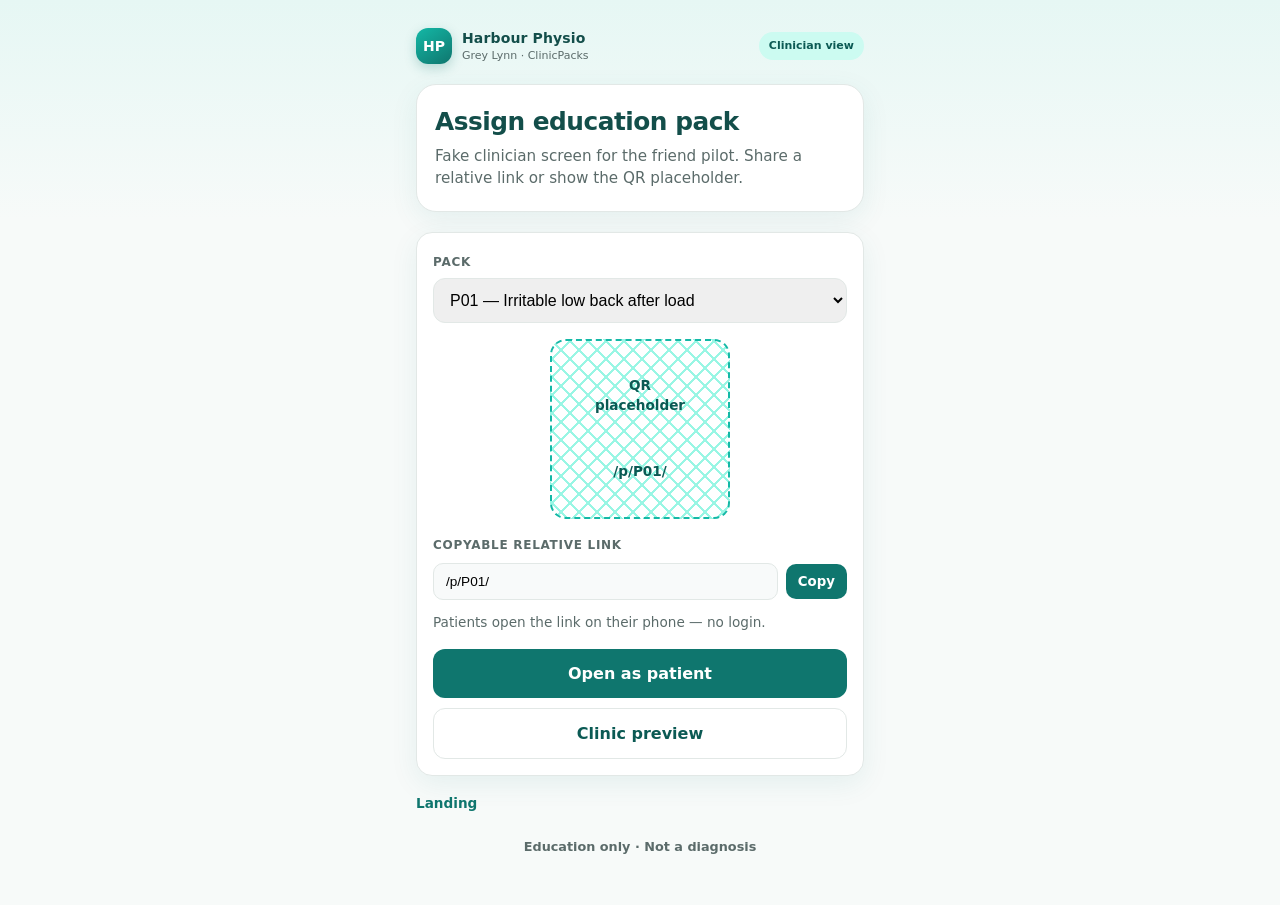
==== assign.html @ 4bcacb40 "Ship ClinicPacks friend-test demo with frozen P01/P05 copy Mobile-first Harbour Physio Grey Lynn bra" ====
<!DOCTYPE html>
<html lang="en-NZ">
<head>
  <meta charset="utf-8" />
  <meta name="viewport" content="width=device-width, initial-scale=1, viewport-fit=cover" />
  <meta name="theme-color" content="#0F766E" />
  <title>Assign pack · ClinicPacks</title>
  <link rel="stylesheet" href="/assets/styles.css" />
</head>
<body>
  <div class="app-shell">
    <header class="topbar">
      <a class="brand" href="/">
        <div class="brand-mark">HP</div>
        <div class="brand-text">
          <strong>Harbour Physio</strong>
          <span>Grey Lynn · ClinicPacks</span>
        </div>
      </a>
      <span class="chip">Clinician view</span>
    </header>

    <section class="hero">
      <h1>Assign education pack</h1>
      <p>Fake clinician screen for the friend pilot. Share a relative link or show the QR placeholder.</p>
    </section>

    <div class="card">
      <label class="section-label" for="packSelect">Pack</label>
      <select id="packSelect" style="width:100%;padding:12px;border-radius:12px;border:1px solid var(--line);font-size:1rem;margin-top:6px">
        <option value="P01">P01 — Irritable low back after load</option>
        <option value="P05">P05 — Leg-dominant back-related pain</option>
      </select>

      <div class="qr-box" id="qrBox" aria-hidden="true">QR<br/>placeholder<br/><span id="qrLabel">/p/P01/</span></div>

      <div class="section-label">Copyable relative link</div>
      <div class="copy-row">
        <input id="linkField" readonly value="/p/P01/" />
        <button type="button" id="copyBtn">Copy</button>
      </div>
      <p class="small muted">Patients open the link on their phone — no login.</p>

      <div class="btn-row">
        <a class="btn btn-primary" id="openLink" href="/p/P01/">Open as patient</a>
        <a class="btn btn-secondary" href="/preview.html">Clinic preview</a>
      </div>
    </div>

    <div class="nav-mini">
      <a href="/">Landing</a>
    </div>
    <p class="footer-chip">Education only · Not a diagnosis</p>
  </div>
  <div class="toast" id="toast">Copied</div>
  <script>
    const select = document.getElementById('packSelect');
    const field = document.getElementById('linkField');
    const openLink = document.getElementById('openLink');
    const qrLabel = document.getElementById('qrLabel');
    const toast = document.getElementById('toast');
    function sync() {
      const path = '/p/' + select.value + '/';
      field.value = path;
      openLink.href = path;
      qrLabel.textContent = path;
    }
    select.addEventListener('change', sync);
    document.getElementById('copyBtn').addEventListener('click', async () => {
      try {
        await navigator.clipboard.writeText(field.value);
      } catch (e) {
        field.select();
        document.execCommand('copy');
      }
      toast.classList.add('show');
      setTimeout(() => toast.classList.remove('show'), 1400);
    });
    sync();
  </script>
</body>
</html>
---- assets/styles.css ----
:root {
  --teal: #0F766E;
  --teal-dark: #0B5A54;
  --teal-soft: #CCFBF1;
  --teal-mid: #14B8A6;
  --ink: #134E4A;
  --muted: #5B6B6A;
  --bg: #F7FAF9;
  --card: #FFFFFF;
  --danger: #B91C1C;
  --danger-bg: #FEF2F2;
  --warn: #B45309;
  --warn-bg: #FFFBEB;
  --line: #E2E8E6;
  --radius: 16px;
  --shadow: 0 8px 28px rgba(15, 118, 110, 0.08);
  --font: "Segoe UI", system-ui, -apple-system, BlinkMacSystemFont, "Helvetica Neue", Arial, sans-serif;
}

* { box-sizing: border-box; }
html, body { margin: 0; padding: 0; }
body {
  font-family: var(--font);
  background: linear-gradient(180deg, #E6F7F4 0%, var(--bg) 220px);
  color: var(--ink);
  min-height: 100vh;
  line-height: 1.45;
  -webkit-font-smoothing: antialiased;
}

a { color: var(--teal); }
button { font-family: inherit; }

.app-shell {
  max-width: 480px;
  margin: 0 auto;
  min-height: 100vh;
  padding: 0 16px 40px;
  position: relative;
}

.topbar {
  display: flex;
  align-items: center;
  justify-content: space-between;
  padding: 16px 0 8px;
  gap: 12px;
}
.brand {
  display: flex;
  align-items: center;
  gap: 10px;
  text-decoration: none;
  color: inherit;
}
.brand-mark {
  width: 36px; height: 36px;
  border-radius: 12px;
  background: linear-gradient(145deg, var(--teal-mid), var(--teal));
  color: white;
  display: grid;
  place-items: center;
  font-weight: 700;
  font-size: 14px;
  box-shadow: 0 4px 12px rgba(15,118,110,.25);
}
.brand-text strong { display: block; font-size: 14px; letter-spacing: .01em; }
.brand-text span { display: block; font-size: 11px; color: var(--muted); }

.chip {
  display: inline-flex;
  align-items: center;
  gap: 6px;
  background: var(--teal-soft);
  color: var(--teal-dark);
  border-radius: 999px;
  padding: 6px 10px;
  font-size: 11px;
  font-weight: 600;
}

.hero {
  margin: 12px 0 20px;
  background: var(--card);
  border: 1px solid var(--line);
  border-radius: 20px;
  padding: 22px 18px;
  box-shadow: var(--shadow);
}
.hero h1 {
  margin: 0 0 8px;
  font-size: 1.55rem;
  line-height: 1.2;
  letter-spacing: -0.02em;
}
.hero p { margin: 0; color: var(--muted); font-size: 0.95rem; }

.card {
  background: var(--card);
  border: 1px solid var(--line);
  border-radius: var(--radius);
  padding: 16px;
  margin: 12px 0;
  box-shadow: var(--shadow);
}
.card h2, .card h3 { margin: 0 0 8px; font-size: 1.05rem; }
.muted { color: var(--muted); }
.small { font-size: 0.85rem; }

.pack-list { display: grid; gap: 12px; margin-top: 8px; }
.pack-link {
  display: block;
  text-decoration: none;
  color: inherit;
  background: var(--card);
  border: 1px solid var(--line);
  border-radius: var(--radius);
  padding: 16px;
  box-shadow: var(--shadow);
  transition: transform .15s ease, border-color .15s ease;
}
.pack-link:active { transform: scale(0.99); }
.pack-link:hover { border-color: var(--teal-mid); }
.pack-link .tag {
  font-size: 11px;
  font-weight: 700;
  color: var(--teal);
  letter-spacing: .04em;
  text-transform: uppercase;
}
.pack-link h3 { margin: 6px 0 4px; font-size: 1.05rem; }
.pack-link p { margin: 0; color: var(--muted); font-size: 0.9rem; }
.pack-link .cta {
  margin-top: 12px;
  display: inline-flex;
  align-items: center;
  gap: 6px;
  color: var(--teal);
  font-weight: 650;
  font-size: 0.9rem;
}

.btn {
  appearance: none;
  border: none;
  border-radius: 12px;
  padding: 13px 16px;
  font-size: 1rem;
  font-weight: 650;
  cursor: pointer;
  display: inline-flex;
  align-items: center;
  justify-content: center;
  gap: 8px;
  text-decoration: none;
  width: 100%;
}
.btn-primary { background: var(--teal); color: white; }
.btn-primary:hover { background: var(--teal-dark); }
.btn-secondary {
  background: white;
  color: var(--teal-dark);
  border: 1px solid var(--line);
}
.btn-danger { background: var(--danger); color: white; }
.btn-ghost {
  background: transparent;
  color: var(--muted);
  border: none;
  width: auto;
  padding: 8px 0;
  font-weight: 600;
}
.btn-row { display: grid; gap: 10px; margin-top: 16px; }
.btn-row.two { grid-template-columns: 1fr 1fr; }

.progress {
  display: flex;
  gap: 6px;
  margin: 8px 0 16px;
}
.progress i {
  flex: 1;
  height: 4px;
  border-radius: 999px;
  background: #D1E7E3;
}
.progress i.on { background: var(--teal); }

.screen { display: none; animation: fade .22s ease; }
.screen.active { display: block; }
@keyframes fade { from { opacity: 0; transform: translateY(6px); } to { opacity: 1; transform: none; } }

.rf-item {
  display: grid;
  grid-template-columns: 1fr auto;
  gap: 10px;
  align-items: start;
  padding: 14px 0;
  border-bottom: 1px solid var(--line);
}
.rf-item:last-child { border-bottom: none; }
.rf-item p { margin: 0; font-size: 0.95rem; }
.rf-toggle {
  display: flex;
  gap: 6px;
}
.rf-toggle button {
  border: 1px solid var(--line);
  background: white;
  border-radius: 999px;
  padding: 7px 12px;
  font-size: 0.82rem;
  font-weight: 650;
  color: var(--muted);
  cursor: pointer;
}
.rf-toggle button.yes.on {
  background: var(--danger-bg);
  border-color: #FECACA;
  color: var(--danger);
}
.rf-toggle button.no.on {
  background: var(--teal-soft);
  border-color: #99F6E4;
  color: var(--teal-dark);
}

.stop-card {
  background: var(--danger-bg);
  border: 1px solid #FECACA;
  border-radius: var(--radius);
  padding: 18px;
}
.stop-card h2 { color: var(--danger); margin-top: 0; }
.action-list { display: grid; gap: 10px; margin: 14px 0; }
.action-list a, .action-list .action {
  display: block;
  background: white;
  border: 1px solid #FECACA;
  border-radius: 12px;
  padding: 14px;
  text-decoration: none;
  color: var(--ink);
  font-weight: 650;
}
.clinic-phone {
  margin-top: 8px;
  padding: 12px;
  background: white;
  border-radius: 12px;
  border: 1px dashed #FECACA;
  font-size: 0.92rem;
}

.list { margin: 0; padding-left: 1.1rem; }
.list li { margin: 6px 0; }
.section-label {
  font-size: 0.75rem;
  text-transform: uppercase;
  letter-spacing: .06em;
  color: var(--muted);
  font-weight: 700;
  margin: 18px 0 8px;
}
.link-list { display: grid; gap: 8px; }
.link-list a {
  display: block;
  background: white;
  border: 1px solid var(--line);
  border-radius: 12px;
  padding: 12px 14px;
  text-decoration: none;
  color: var(--ink);
  font-weight: 600;
  font-size: 0.92rem;
}
.link-list a span {
  display: block;
  font-size: 0.75rem;
  color: var(--muted);
  font-weight: 500;
  margin-top: 2px;
}

.banner-soft {
  background: var(--warn-bg);
  border: 1px solid #FDE68A;
  border-radius: 12px;
  padding: 12px 14px;
  margin: 12px 0;
}
.banner-soft strong { color: var(--warn); display: block; margin-bottom: 4px; }

.footer-chip {
  text-align: center;
  margin: 24px 0 8px;
  color: var(--muted);
  font-size: 0.8rem;
  font-weight: 600;
}
.nav-mini {
  display: flex;
  gap: 12px;
  flex-wrap: wrap;
  margin-top: 18px;
}
.nav-mini a {
  font-size: 0.85rem;
  font-weight: 650;
  text-decoration: none;
}

.qr-box {
  width: 180px;
  height: 180px;
  margin: 16px auto;
  border: 2px dashed var(--teal-mid);
  border-radius: 16px;
  display: grid;
  place-items: center;
  background:
    linear-gradient(45deg, transparent 46%, #99F6E4 46%, #99F6E4 54%, transparent 54%),
    linear-gradient(-45deg, transparent 46%, #99F6E4 46%, #99F6E4 54%, transparent 54%),
    white;
  background-size: 18px 18px;
  color: var(--teal-dark);
  font-weight: 700;
  text-align: center;
  font-size: 0.85rem;
  padding: 12px;
}
.copy-row {
  display: flex;
  gap: 8px;
  align-items: center;
  margin: 8px 0;
}
.copy-row input {
  flex: 1;
  border: 1px solid var(--line);
  border-radius: 10px;
  padding: 10px 12px;
  font-size: 0.85rem;
  background: #F8FAFA;
}
.copy-row button {
  border: none;
  background: var(--teal);
  color: white;
  border-radius: 10px;
  padding: 10px 12px;
  font-weight: 650;
  cursor: pointer;
  white-space: nowrap;
}
.toast {
  position: fixed;
  left: 50%;
  bottom: 24px;
  transform: translateX(-50%);
  background: var(--ink);
  color: white;
  padding: 10px 14px;
  border-radius: 999px;
  font-size: 0.85rem;
  opacity: 0;
  pointer-events: none;
  transition: opacity .2s ease;
  z-index: 50;
}
.toast.show { opacity: 1; }

@media (min-width: 640px) {
  .app-shell { padding-top: 12px; }
}
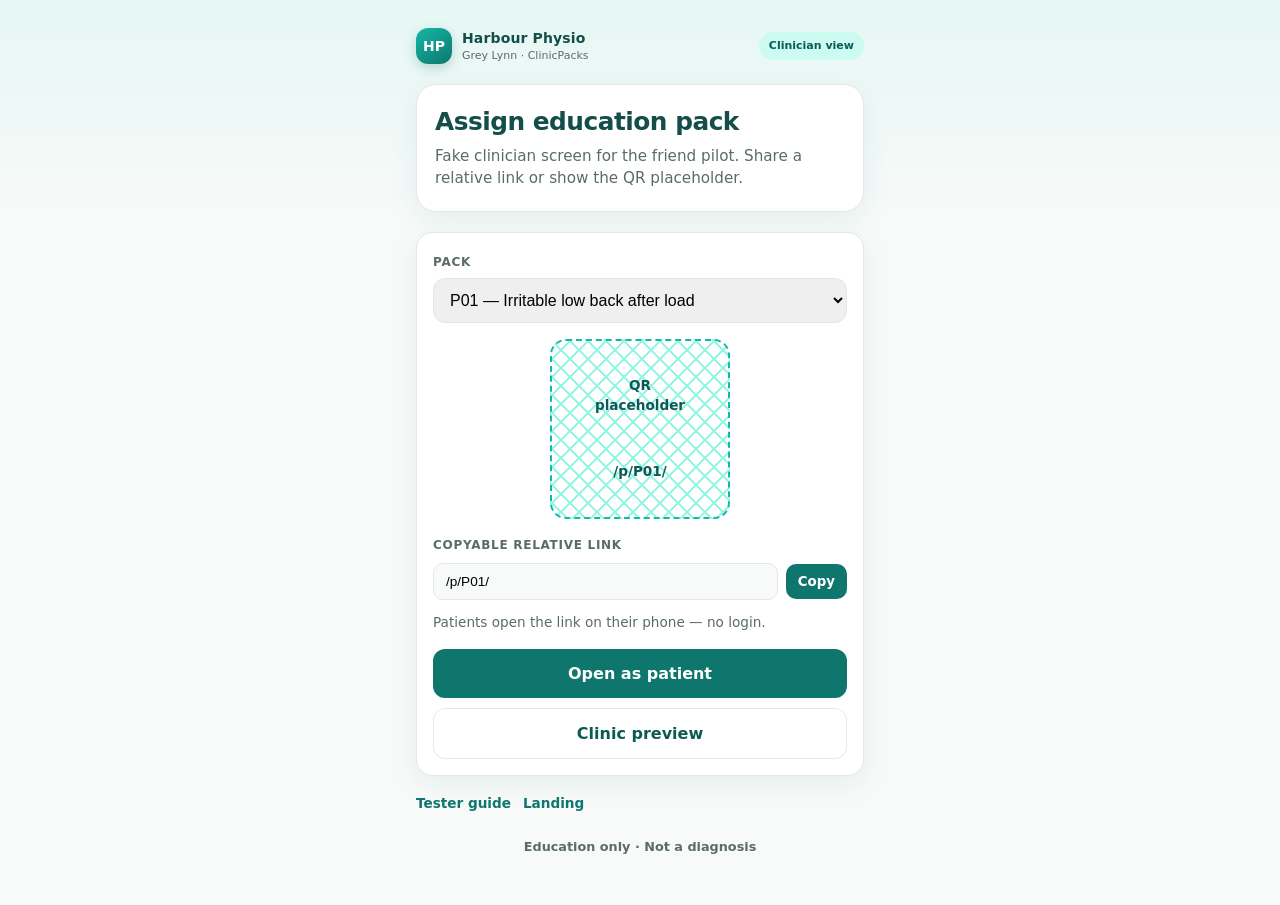
==== commit b0b2a631: "Add tester guide and in-flow help for friend-test UX" ====
--- a/assign.html
+++ b/assign.html
@@ -48,6 +48,7 @@
     </div>
 
     <div class="nav-mini">
+      <a href="/guide.html">Tester guide</a>
       <a href="/">Landing</a>
     </div>
     <p class="footer-chip">Education only · Not a diagnosis</p>
--- a/assets/styles.css
+++ b/assets/styles.css
@@ -374,3 +374,52 @@
 @media (min-width: 640px) {
   .app-shell { padding-top: 12px; }
 }
+
+
+/* Friend-test help / guide UX */
+.help-blurb {
+  margin: 12px 0 0;
+  color: var(--muted);
+  font-size: 0.9rem;
+}
+.guide-cta {
+  display: inline-flex;
+  margin-top: 14px;
+  padding: 10px 14px;
+  background: var(--teal-soft);
+  color: var(--teal-dark);
+  border-radius: 12px;
+  font-weight: 700;
+  font-size: 0.92rem;
+  text-decoration: none;
+  border: 1px solid #99F6E4;
+}
+.guide-cta:hover { background: #B2F5EA; }
+.topbar-actions {
+  display: flex;
+  align-items: center;
+  gap: 8px;
+  flex-shrink: 0;
+}
+.help-link {
+  font-size: 0.82rem;
+  font-weight: 700;
+  text-decoration: none;
+  color: var(--teal-dark);
+  padding: 6px 10px;
+  border-radius: 999px;
+  border: 1px solid var(--line);
+  background: white;
+}
+.help-link:hover { border-color: var(--teal-mid); background: var(--teal-soft); }
+.step-help {
+  margin: 0 0 12px;
+  padding: 12px 14px;
+  background: var(--teal-soft);
+  border: 1px solid #99F6E4;
+  border-radius: 12px;
+  color: var(--teal-dark);
+  font-size: 0.88rem;
+  line-height: 1.4;
+}
+.step-help a { font-weight: 700; }
